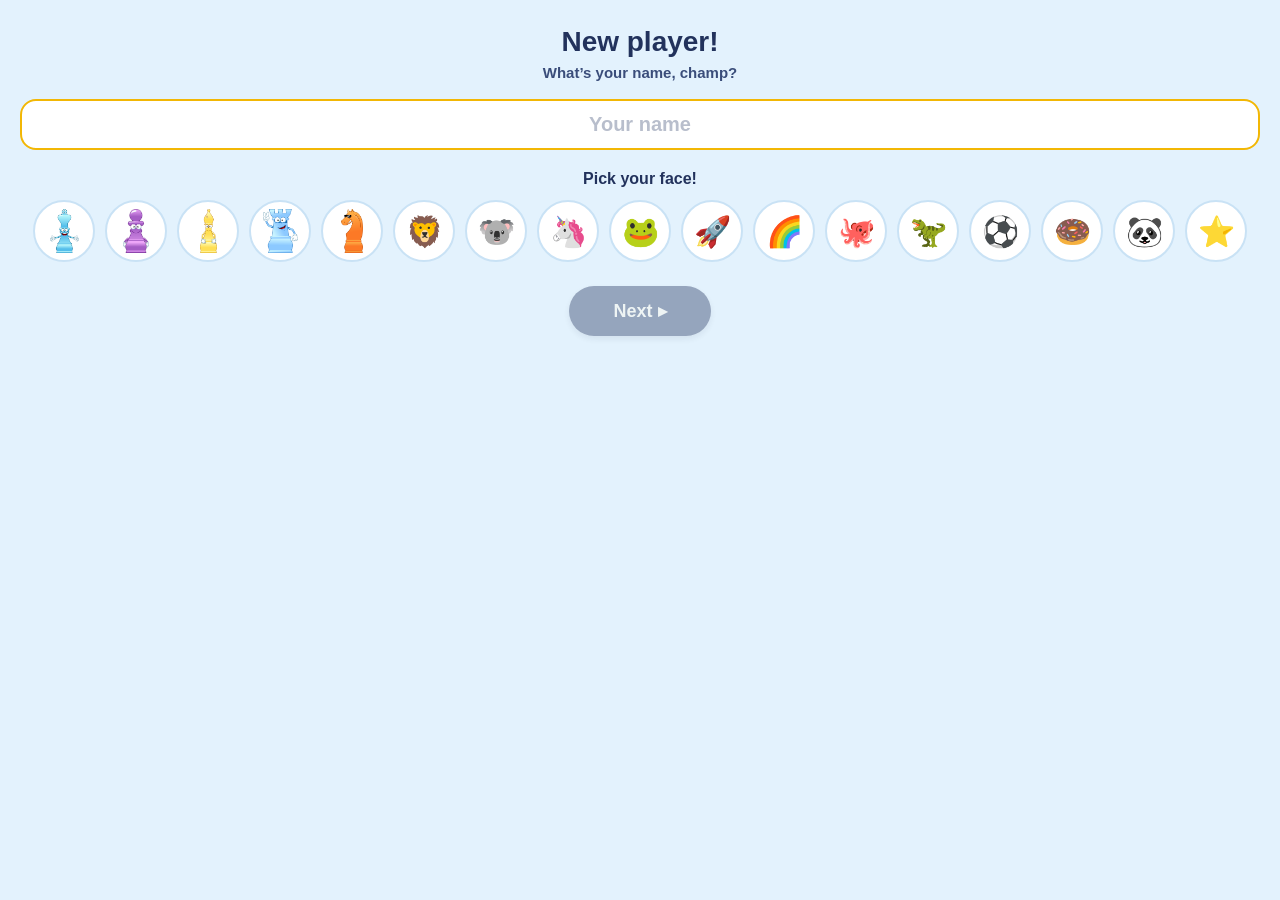
==== app/index.html @ b3ac3ed7 "Deploy chessmates.online site + app Co-Authored-By: Claude Fable 5 <noreply@anthropic.com> Claude-Se" ====
<!doctype html>
<html lang="en">
  <head>
    <meta charset="utf-8" />
    <meta httpEquiv="X-UA-Compatible" content="IE=edge" />
    <meta name="viewport" content="width=device-width, initial-scale=1, shrink-to-fit=no" />
    <title>Chess Mates</title>
    <!-- The `react-native-web` recommended style reset: https://necolas.github.io/react-native-web/docs/setup/#root-element -->
    <style id="expo-reset">
      /* These styles make the body full-height */
      html,
      body {
        height: 100%;
      }
      /* These styles disable body scrolling if you are using <ScrollView> */
      body {
        overflow: hidden;
      }
      /* These styles make the root element full-height */
      #root {
        display: flex;
        height: 100%;
        flex: 1;
      }
    </style>
  <meta name="theme-color" content="#22325C">
<link rel="icon" href="./favicon.ico"/></head>

  <body>
    <!-- Use static rendering with Expo Router to support running without JavaScript. -->
    <noscript> You need to enable JavaScript to run this app. </noscript>
    <!-- The root element for your Expo app. -->
    <div id="root"></div>
  <script src="./expo/static/js/web/index-320d6435d807438f69276664a2e225ac.js" defer></script>
</body>
</html>
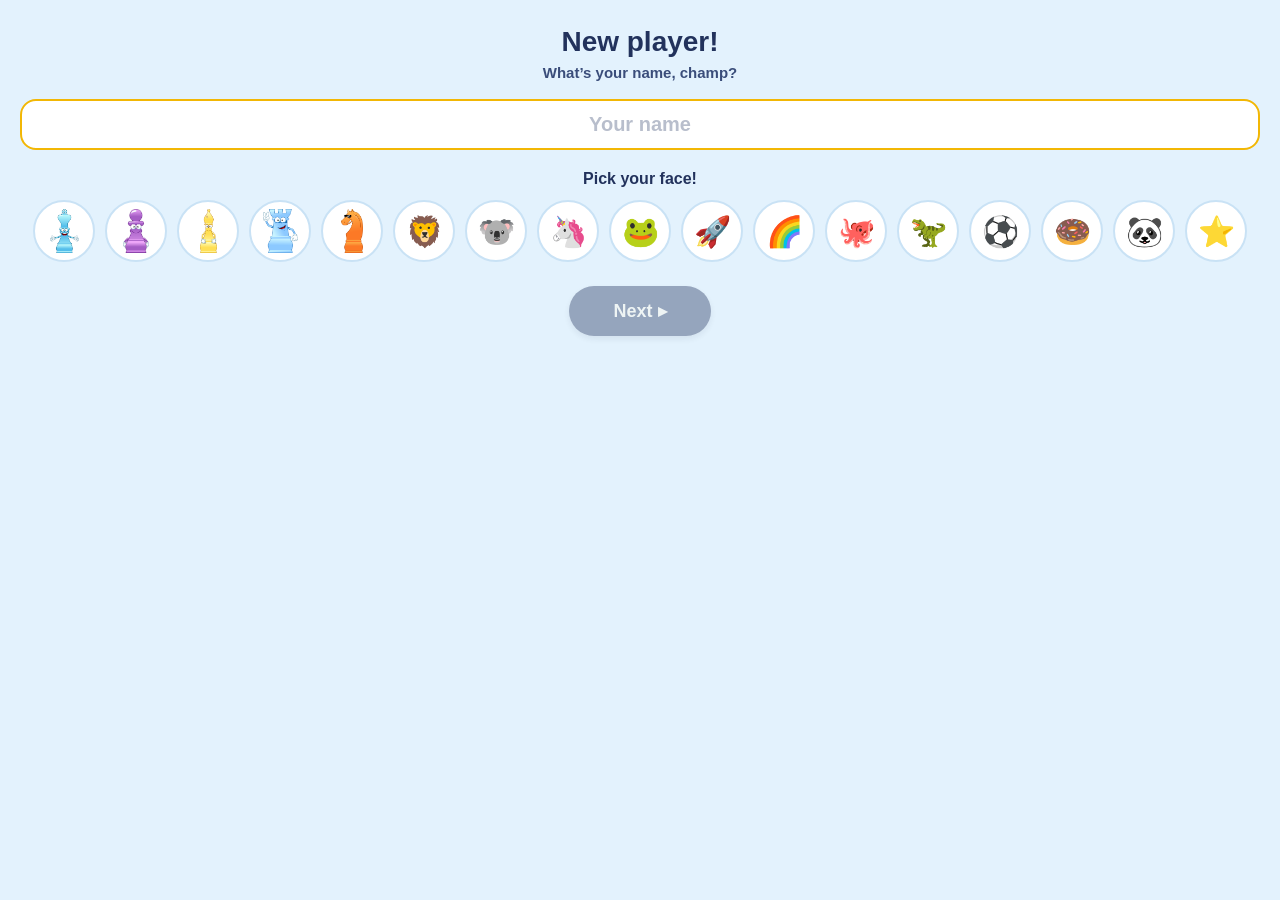
==== commit 00746243: "Deploy chessmates.online site + app Co-Authored-By: Claude Fable 5 <noreply@anthropic.com> Claude-Se" ====
--- a/app/index.html
+++ b/app/index.html
@@ -31,6 +31,6 @@
     <noscript> You need to enable JavaScript to run this app. </noscript>
     <!-- The root element for your Expo app. -->
     <div id="root"></div>
-  <script src="./expo/static/js/web/index-320d6435d807438f69276664a2e225ac.js" defer></script>
+  <script src="./expo/static/js/web/index-a2d6f14491ece4026c33376cccadf360.js" defer></script>
 </body>
 </html>
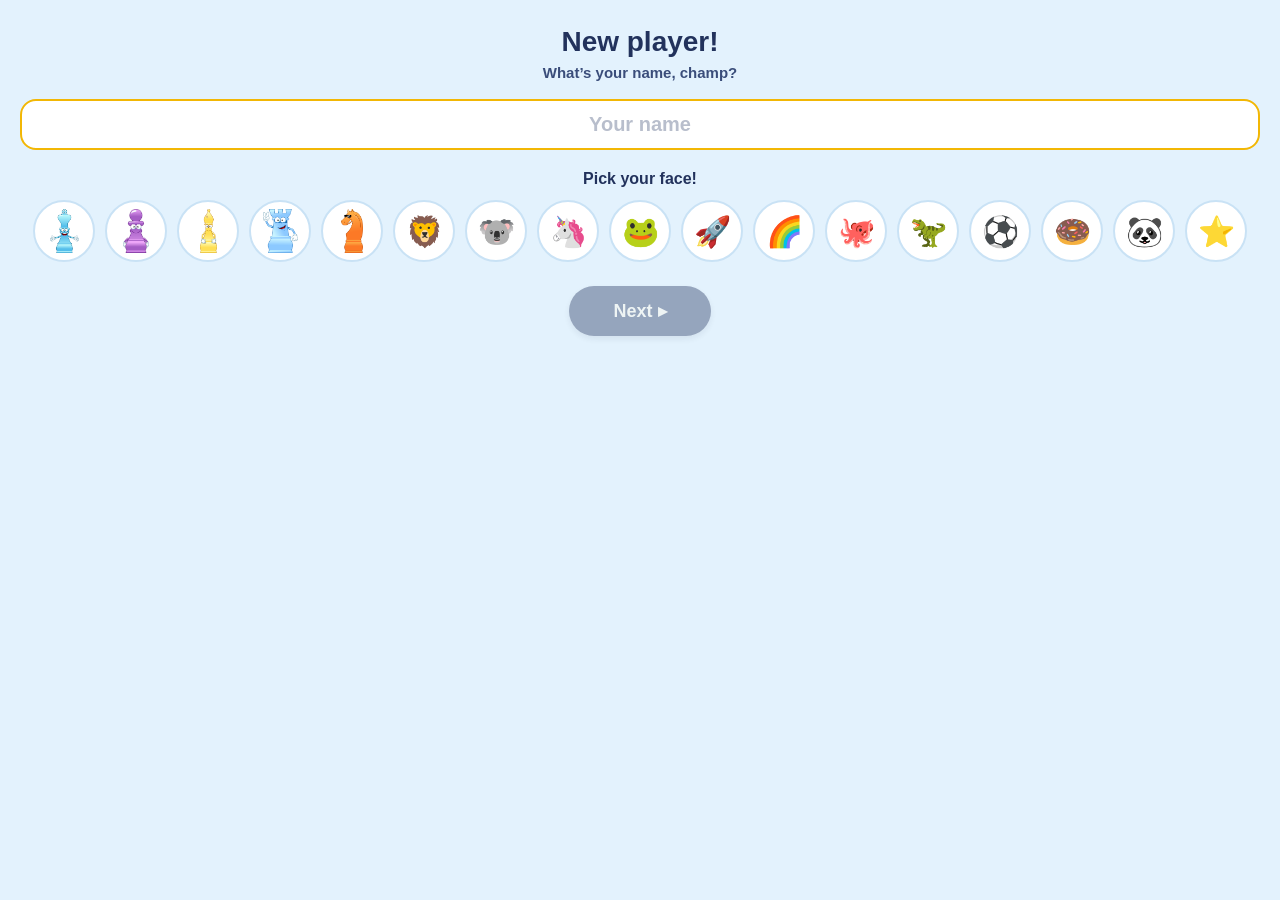
==== commit 8cc42d7c: "Deploy chessmates.online site + app Co-Authored-By: Claude Fable 5 <noreply@anthropic.com> Claude-Se" ====
--- a/app/index.html
+++ b/app/index.html
@@ -31,6 +31,6 @@
     <noscript> You need to enable JavaScript to run this app. </noscript>
     <!-- The root element for your Expo app. -->
     <div id="root"></div>
-  <script src="./expo/static/js/web/index-a2d6f14491ece4026c33376cccadf360.js" defer></script>
+  <script src="./expo/static/js/web/index-8f788c8a0b24db196d49bed9b354b705.js" defer></script>
 </body>
 </html>
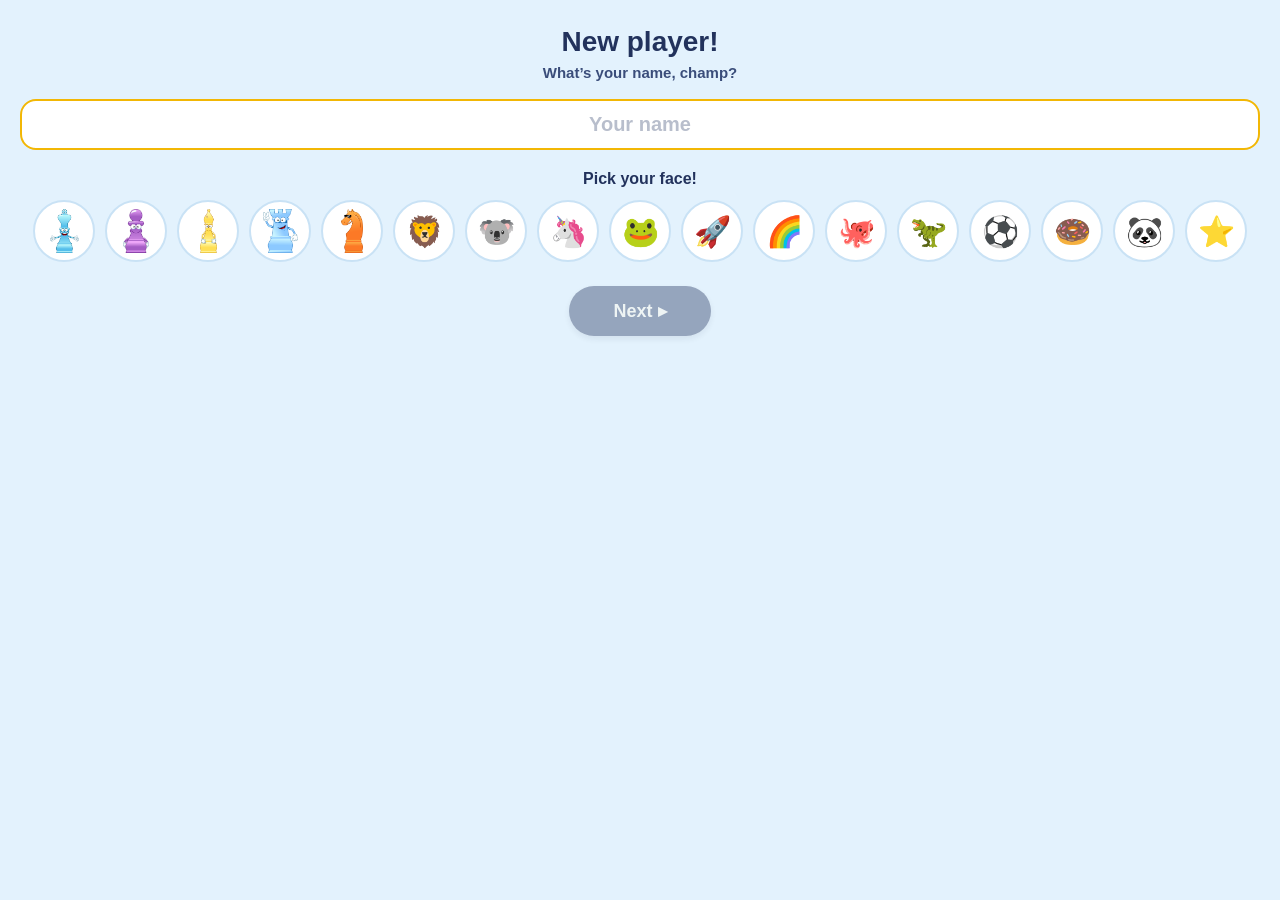
==== commit 96cda84d: "Deploy chessmates.online site + app Co-Authored-By: Claude Fable 5 <noreply@anthropic.com> Claude-Se" ====
--- a/app/index.html
+++ b/app/index.html
@@ -31,6 +31,6 @@
     <noscript> You need to enable JavaScript to run this app. </noscript>
     <!-- The root element for your Expo app. -->
     <div id="root"></div>
-  <script src="./expo/static/js/web/index-8f788c8a0b24db196d49bed9b354b705.js" defer></script>
+  <script src="./expo/static/js/web/index-a51fc84428de28ce430350ce877b922a.js" defer></script>
 </body>
 </html>
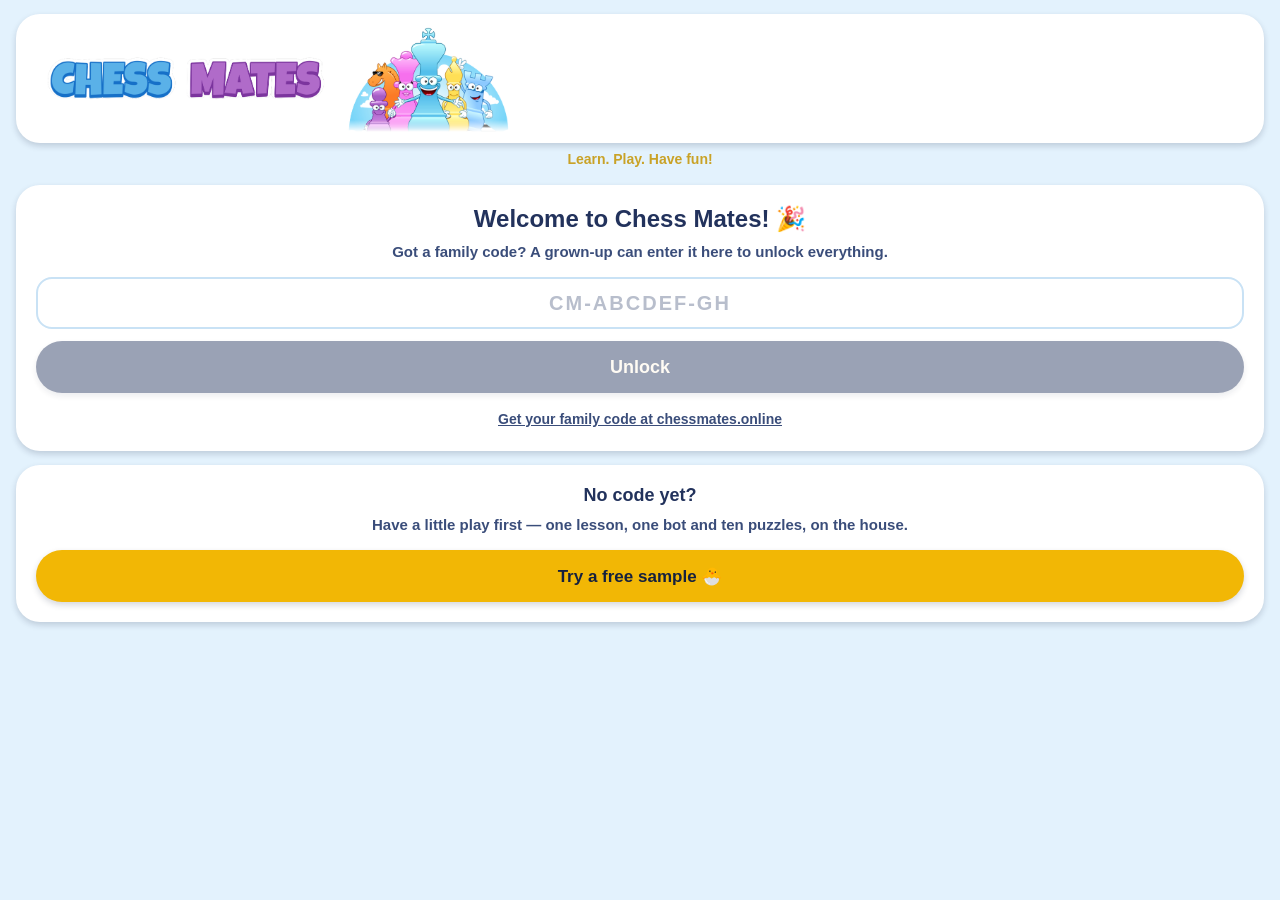
==== commit abea0d08: "Deploy chessmates.online site + app Co-Authored-By: Claude Fable 5 <noreply@anthropic.com> Claude-Se" ====
--- a/app/index.html
+++ b/app/index.html
@@ -31,6 +31,6 @@
     <noscript> You need to enable JavaScript to run this app. </noscript>
     <!-- The root element for your Expo app. -->
     <div id="root"></div>
-  <script src="./expo/static/js/web/index-a51fc84428de28ce430350ce877b922a.js" defer></script>
+  <script src="./expo/static/js/web/index-9a1a8f28d979e54053092ae0b7bbb9f4.js" defer></script>
 </body>
 </html>
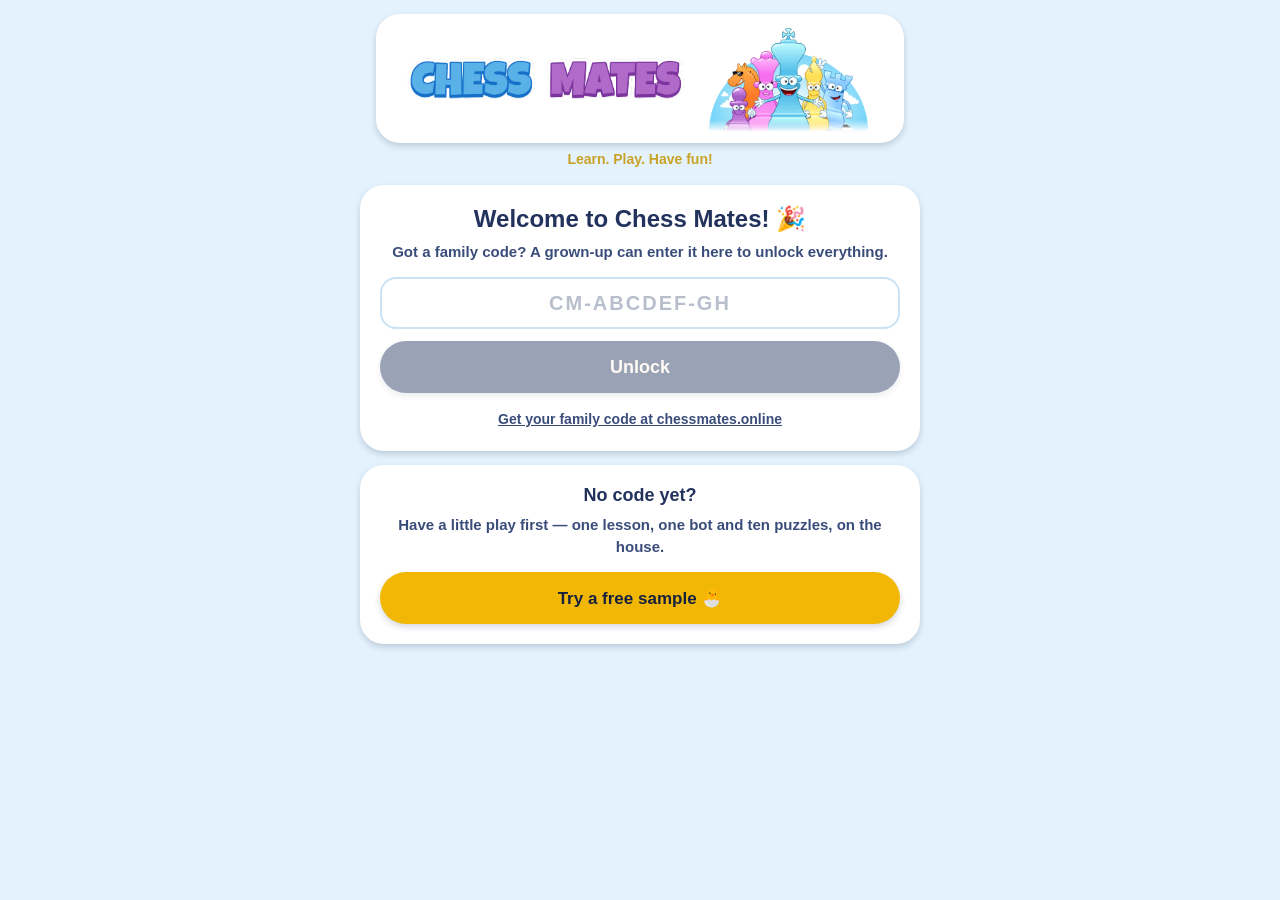
==== commit a9521904: "Deploy chessmates.online site + app Co-Authored-By: Claude Fable 5 <noreply@anthropic.com> Claude-Se" ====
--- a/app/index.html
+++ b/app/index.html
@@ -31,6 +31,6 @@
     <noscript> You need to enable JavaScript to run this app. </noscript>
     <!-- The root element for your Expo app. -->
     <div id="root"></div>
-  <script src="./expo/static/js/web/index-9a1a8f28d979e54053092ae0b7bbb9f4.js" defer></script>
+  <script src="./expo/static/js/web/index-f437414e93456812cffebc82d568ff71.js" defer></script>
 </body>
 </html>
